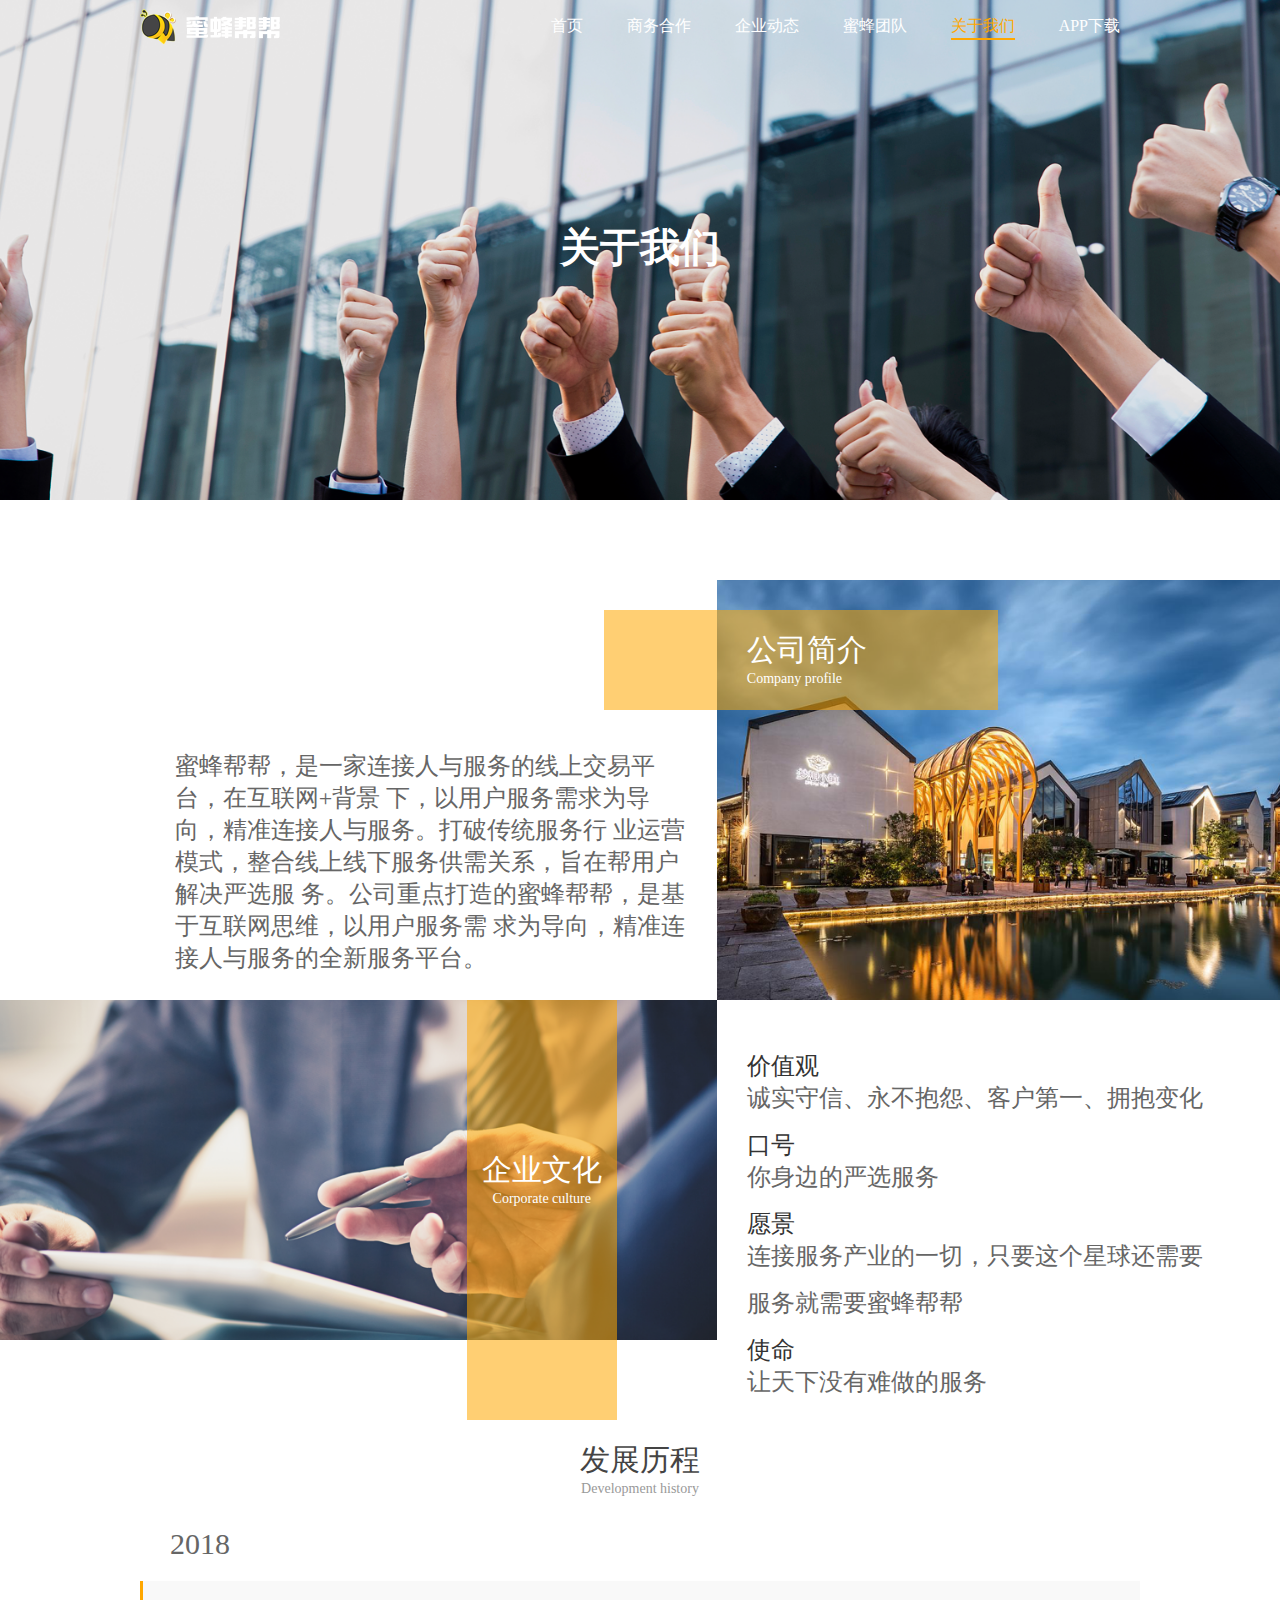
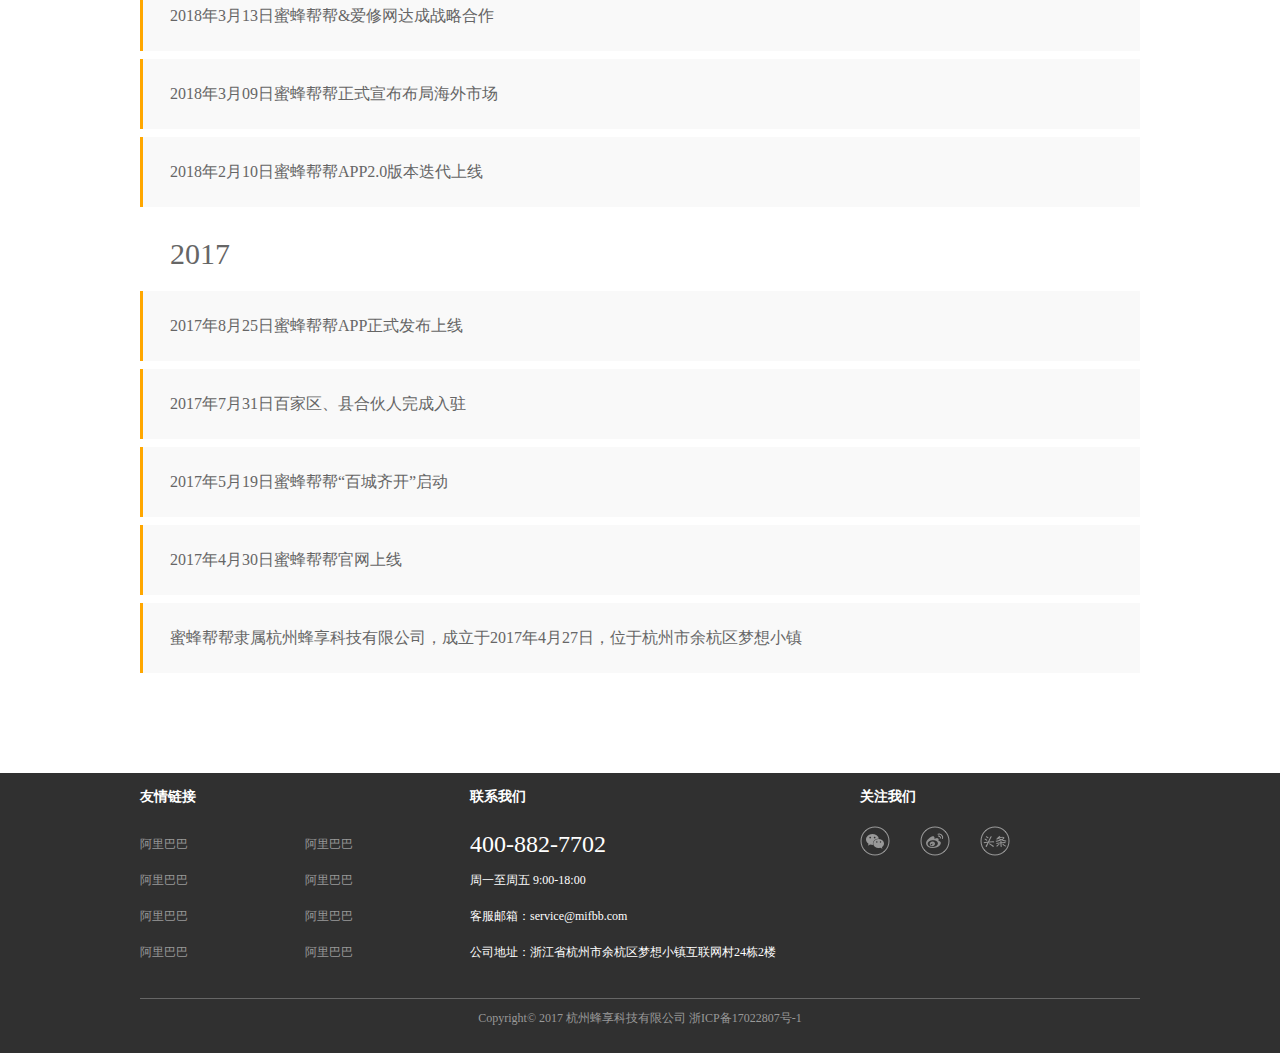
==== page/about.html @ c984d0dc "新增" ====
<!DOCTYPE html>
<html>
<head>
    <meta charset="UTF-8">
    <!--<meta name="viewport" content="width=device-width,initial-scale=1.0">-->
    <title>蜜蜂帮帮</title>
<link href="../css/about.9509d69def9fd899056b.css" rel="stylesheet"></head>

<body>
<div class="app">
    <div class="bee-header">
        <div class="container">
            <div class="logo">
                <!--<img src="" alt="蜜蜂帮帮">-->
            </div>
            <div class="list">
                <ul>
                    <li><a href="./home.html">首页</a></li>
                    <li><a href="./cooperation.html">商务合作</a></li>
                    <li><a href="./news.html">企业动态</a></li>
                    <li><a href="./team.html">蜜蜂团队</a></li>
                    <li><a class="active" href="./about.html">关于我们</a></li>
                    <li><a href="./download.html">APP下载</a></li>
                </ul>
            </div>
        </div>
    </div>
    <div class="page">
        <div class="background">
            <h1>关于我们</h1>
        </div>
        <div class="summary">
            <div class="background_img">
                <div class="title_background"></div>
                <div class="title">
                    <div style="font-size: 30px;">公司简介</div>
                    <div style="font-size: 14px;">Company profile</div>
                </div>
            </div>
            <div class="text">
                蜜蜂帮帮，是一家连接人与服务的线上交易平台，在互联网+背景
                下，以用户服务需求为导向，精准连接人与服务。打破传统服务行
                业运营模式，整合线上线下服务供需关系，旨在帮用户解决严选服
                务。公司重点打造的蜜蜂帮帮，是基于互联网思维，以用户服务需
                求为导向，精准连接人与服务的全新服务平台。
            </div>
        </div>
        <div class="culture">
            <div class="background_img">
                <div class="title_background"></div>
                <div class="title">
                    <div style="font-size: 30px;">企业文化</div>
                    <div style="font-size: 14px;">Corporate culture</div>
                </div>
            </div>
            <div class="text_div">
                <div class="text_title">价值观</div>
                <div class="text">诚实守信、永不抱怨、客户第一、拥抱变化</div>
                <div class="text_title">口号</div>
                <div class="text">你身边的严选服务</div>
                <div class="text_title">愿景</div>
                <div class="text">连接服务产业的一切，只要这个星球还需要</div>
                <div class="text">服务就需要蜜蜂帮帮</div>
                <div class="text_title">使命</div>
                <div class="text">让天下没有难做的服务</div>
            </div>
        </div>
        <div class="history">
            <div class="title1">发展历程</div>
            <div class="title2">Development history</div>
            <ul class="year">
                <li class="year_list">
                    <div class="year_title">2018</div>
                    <ul class="content">
                        <li class="content_list">2018年3月13日蜜蜂帮帮&爱修网达成战略合作</li>
                        <li class="content_list">2018年3月09日蜜蜂帮帮正式宣布布局海外市场</li>
                        <li class="content_list">2018年2月10日蜜蜂帮帮APP2.0版本迭代上线</li>
                    </ul>
                </li>
                <li class="year_list">
                    <div class="year_title">2017</div>
                    <ul class="content">
                        <li class="content_list">2017年8月25日蜜蜂帮帮APP正式发布上线</li>
                        <li class="content_list">2017年7月31日百家区、县合伙人完成入驻</li>
                        <li class="content_list">2017年5月19日蜜蜂帮帮“百城齐开”启动</li>
                        <li class="content_list">2017年4月30日蜜蜂帮帮官网上线</li>
                        <li class="content_list">蜜蜂帮帮隶属杭州蜂享科技有限公司，成立于2017年4月27日，位于杭州市余杭区梦想小镇</li>
                    </ul>
                </li>
            </ul>
        </div>
    </div>
    <div class="bee-footer">
        <div class="container">
            <div class="top">
                <div class="float first">
                    <h3>友情链接</h3>
                    <ul>
                        <li>阿里巴巴</li>
                        <li>阿里巴巴</li>
                        <li>阿里巴巴</li>
                        <li>阿里巴巴</li>
                        <li>阿里巴巴</li>
                        <li>阿里巴巴</li>
                        <li>阿里巴巴</li>
                        <li>阿里巴巴</li>
                    </ul>
                </div>
                <div class="float second">
                    <h3>联系我们</h3>
                    <div class="phone">400-882-7702</div>
                    <div class="text">周一至周五 9:00-18:00</div>
                    <div class="text">客服邮箱：service@mifbb.com</div>
                    <div class="text">公司地址：浙江省杭州市余杭区梦想小镇互联网村24栋2楼</div>
                </div>
                <div class="float third">
                    <h3 style="padding-left: 60px;">关注我们</h3>
                    <div class="icon_div" style="margin-left: 60px;">
                        <div class="icon weixin"></div>
                        <div class="code"><img src="../img/69a9de71aa605bff65a7e764b7e3f75d.png" alt="微信二维码"></div>
                    </div>
                    <div class="icon_div">
                        <div class="icon weibo"></div>
                        <div class="code"><img src="../img/b18e9b26202d3acd738d1c1300903098.png" alt="微博二维码"></div>
                    </div>
                    <div class="icon_div">
                        <div class="icon toutiao"></div>
                        <div class="code"><img src="../img/8dc8addc52b172735178cdc72da7fb40.png" alt="今日头条二维码"></div>
                    </div>
                </div>
                <div style="clear: both;"></div>
            </div>
            <div class="bottom">
                <div class="line"></div>
                <div class="text">Copyright© 2017 杭州蜂享科技有限公司 浙ICP备17022807号-1</div>
            </div>
            <!--<div class="list">-->
            <!--<ul>-->
            <!--<li v-for="(item, index) in datas">-->
            <!--<router-link :to="item.to" v-text="item.name" :class="{'active':index === currentIndex}"></router-link>-->
            <!--</li>-->
            <!--</ul>-->
            <!--</div>-->
        </div>
    </div>
</div>
<script type="text/javascript" src="../js/about.9509d69def9fd899056b.js"></script></body>
</html>
---- css/about.9509d69def9fd899056b.css ----
.bee-header {
  position: absolute;
  top: 0;
  left: 0;
  right: 0;
  z-index: 9;
}
.bee-header .container {
  width: 1000px;
  margin-left: auto;
  margin-right: auto;
  height: 100%;
  display: flex;
  justify-content: space-between;
  align-items: center;
}
.bee-header .container .logo {
  display: inline-block;
  background: url([data-uri]);
  height: 36px;
  width: 140px;
}
.bee-header .container .list {
  display: inline-block;
}
.bee-header .container .list ul li {
  display: inline-block;
  margin: auto 20px;
}
.bee-header .container .list ul li a {
  color: #fff;
  font-family: 'PingFangSC-Regular', "Microsoft YaHei";
  font-size: 16px;
  text-decoration: none;
  padding-bottom: 4px;
  cursor: pointer;
  outline: none;
}
.bee-header .container .list ul li a.active {
  color: #FFA700;
  border-bottom: 2px solid #FFA700;
}
.bee-header.black .container .logo {
  background: url([data-uri]);
}
.bee-header.black .container .list ul li a {
  color: #444;
}
.bee-header.black .container .list ul li a.active {
  color: #FFA700;
  border-bottom: 2px solid #FFA700;
}
.bee-footer {
  font-family: 'PingFangSC-Regular', "Microsoft YaHei";
  height: 280px;
  position: absolute;
  bottom: 0;
  left: 0;
  right: 0;
  width: 100%;
  z-index: 4;
  background: #303030;
}
.bee-footer .container {
  width: 1000px;
  margin-left: auto;
  margin-right: auto;
  height: 250px;
  position: relative;
  top: 15px;
}
.bee-footer .container .top {
  height: 210px;
}
.bee-footer .container .top h3 {
  font-size: 14px;
  color: #fff;
  margin-top: 0;
  margin-bottom: 20px;
}
.bee-footer .container .top .float {
  float: left;
  width: 33%;
  text-align: left;
}
.bee-footer .container .top .first li {
  width: 50%;
  float: left;
  line-height: 36px;
  font-size: 12px;
  color: #999;
}
.bee-footer .container .top .second {
  color: #fff;
}
.bee-footer .container .top .second .phone {
  font-size: 24px;
  line-height: 36px;
}
.bee-footer .container .top .second .text {
  font-size: 12px;
  line-height: 36px;
}
.bee-footer .container .top .third .icon_div {
  position: relative;
  width: 60px;
  float: left;
}
.bee-footer .container .top .third .icon_div .code {
  position: absolute;
  margin-left: -38px;
  display: none;
}
.bee-footer .container .top .third .icon_div .icon {
  display: inline-block;
  width: 30px;
  height: 30px;
  cursor: pointer;
  margin-right: 30px;
  background-position: center left;
  background-repeat: no-repeat;
}
.bee-footer .container .top .third .icon_div .weixin {
  background-image: url([data-uri]);
}
.bee-footer .container .top .third .icon_div .weibo {
  background-image: url([data-uri]);
}
.bee-footer .container .top .third .icon_div .toutiao {
  background-image: url([data-uri]);
}
.bee-footer .container .top .third .icon_div .weixin:hover {
  background-image: url([data-uri]);
}
.bee-footer .container .top .third .icon_div .weibo:hover {
  background-image: url([data-uri]);
}
.bee-footer .container .top .third .icon_div .toutiao:hover {
  background-image: url([data-uri]);
}
.bee-footer .container .top .third .icon_div .weixin:hover + div,
.bee-footer .container .top .third .icon_div .weibo:hover + div,
.bee-footer .container .top .third .icon_div .toutiao:hover + div {
  display: block;
}
.bee-footer .container .bottom {
  height: 30px;
}
.bee-footer .container .bottom .line {
  height: 1px;
  background: #666666;
}
.bee-footer .container .bottom .text {
  color: #999;
  font-size: 12px;
  line-height: 39px;
  text-align: center;
}
* {
  box-sizing: border-box;
  outline: none;
}
html,
body {
  height: 100%;
  padding: 0;
  margin: 0;
  color: #fff;
  min-width: 1200px;
}
html ul,
body ul {
  list-style: none;
  padding: 0;
}
body {
  display: none;
}
.app {
  font-family: 'PingFangSC-Regular', "Microsoft YaHei";
  min-height: 100%;
  position: relative;
  padding-bottom: 280px;
}
.app .page {
  position: relative;
}
.app .page .background {
  width: 100%;
  height: 500px;
  background: url(../img/44a5bc7f601f73885a772137591ef2ae.png) center no-repeat;
  background-size: cover;
}
.app .page .background h1 {
  font-family: 'PingFangSC-Medium', "Microsoft YaHei";
  text-align: center;
  margin: 0;
  font-size: 40px;
  position: relative;
  top: 220px;
}
.app .page .summary {
  height: 420px;
  background: #fff;
  padding-top: 80px;
}
.app .page .summary .background_img {
  position: relative;
  width: 44%;
  float: right;
  background: url(../img/82db9db61d96e67976162ee08fb07675.png) center no-repeat;
  background-size: cover;
  height: 420px;
}
.app .page .summary .background_img .title_background {
  position: absolute;
  right: 50%;
  width: 70%;
  height: 100px;
  background: rgba(255, 167, 0, 0.55);
  top: 30px;
}
.app .page .summary .background_img .title {
  position: absolute;
  left: 30px;
  top: 50px;
  font-family: 'PingFangSC-Semibold', "Microsoft YaHei";
}
.app .page .summary .text {
  position: relative;
  width: 40%;
  float: right;
  text-align: left;
  margin-right: 30px;
  top: 170px;
  color: #666;
  font-size: 24px;
}
.app .page .culture {
  height: 420px;
  background: #fff;
  padding-top: 80px;
}
.app .page .culture .background_img {
  position: relative;
  width: 56%;
  float: left;
  background: url(../img/20c8f6d008049ce64a2bc09606e10d5a.png) center no-repeat;
  background-size: cover;
  height: 340px;
}
.app .page .culture .background_img .title_background {
  position: absolute;
  right: 100px;
  width: 150px;
  height: 420px;
  background: rgba(255, 167, 0, 0.55);
}
.app .page .culture .background_img .title {
  position: absolute;
  right: 100px;
  top: 150px;
  width: 150px;
  text-align: center;
  font-family: 'PingFangSC-Semibold', "Microsoft YaHei";
}
.app .page .culture .text_div {
  position: relative;
  float: left;
  text-align: left;
  margin-left: 30px;
  top: 50px;
  font-size: 24px;
}
.app .page .culture .text_div .text_title {
  color: #333;
  font-family: 'PingFangSC-Medium', "Microsoft YaHei";
}
.app .page .culture .text_div .text {
  color: #666;
  margin-bottom: 15px;
}
.app .page .history {
  margin-top: 100px;
  margin-bottom: 100px;
}
.app .page .history .title1 {
  font-size: 30px;
  color: #444;
  text-align: center;
}
.app .page .history .title2 {
  font-size: 14px;
  color: #999;
  text-align: center;
}
.app .page .history .year {
  width: 1000px;
  margin-left: auto;
  margin-right: auto;
}
.app .page .history .year .year_title {
  font-size: 30px;
  color: #666;
  font-family: 'PingFangSC-Medium', "Microsoft YaHei";
  margin: 30px auto 20px 30px;
}
.app .page .history .year .content_list {
  background: #F9F9F9;
  border-left: 3px solid #FFA700;
  height: 70px;
  line-height: 70px;
  color: #666;
  padding-left: 27px;
  margin-bottom: 8px;
}

/*# sourceMappingURL=about.9509d69def9fd899056b.css.map*/
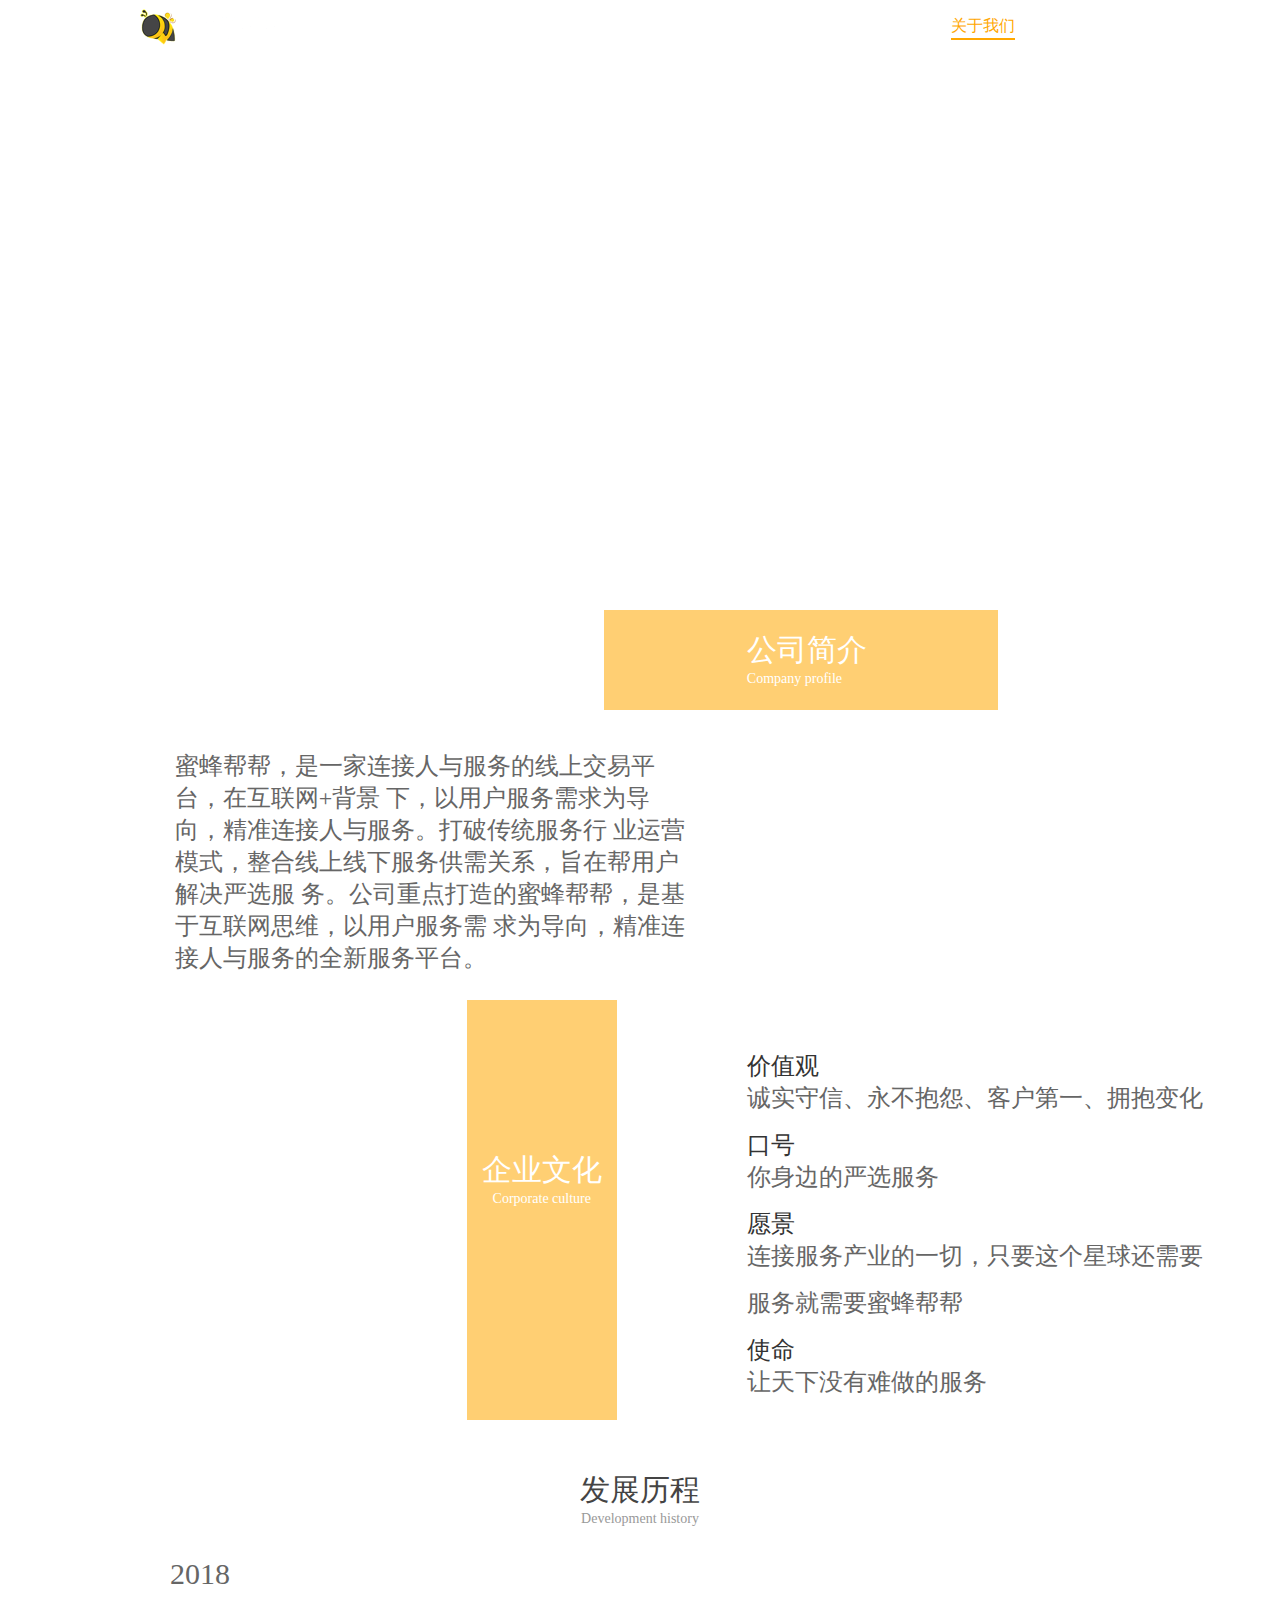
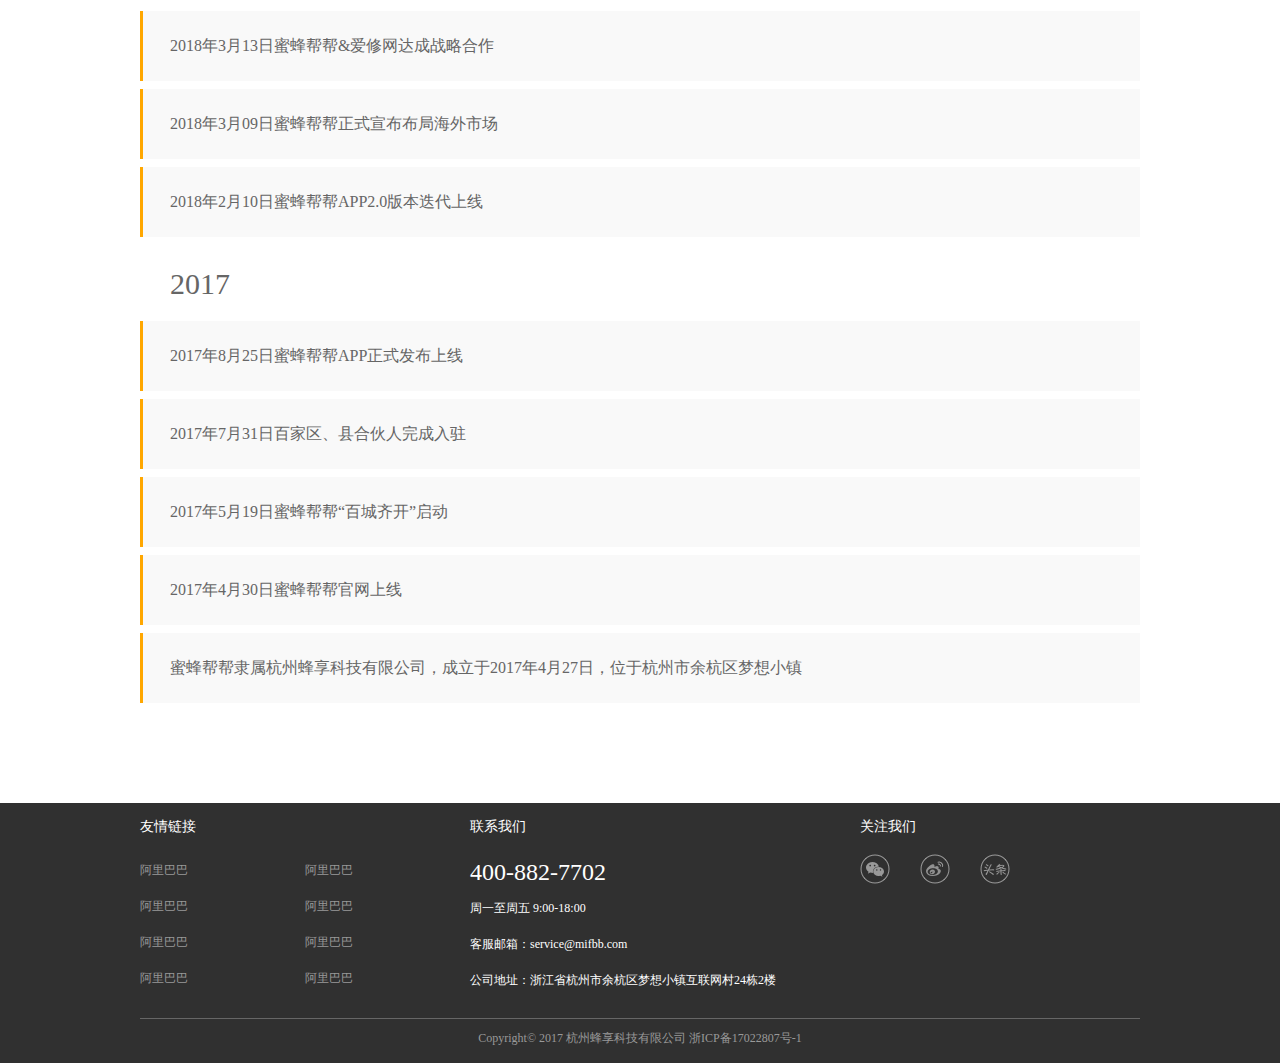
==== commit 870cc898: "图片压缩" ====
--- a/page/about.html
+++ b/page/about.html
@@ -4,7 +4,7 @@
     <meta charset="UTF-8">
     <!--<meta name="viewport" content="width=device-width,initial-scale=1.0">-->
     <title>蜜蜂帮帮</title>
-<link href="../css/about.9509d69def9fd899056b.css" rel="stylesheet"></head>
+<link href="../css/about.0e8326c564585862feba.css" rel="stylesheet"></head>
 
 <body>
 <div class="app">
@@ -33,8 +33,8 @@
             <div class="background_img">
                 <div class="title_background"></div>
                 <div class="title">
-                    <div style="font-size: 30px;">公司简介</div>
-                    <div style="font-size: 14px;">Company profile</div>
+                    <div class="summary-title1">公司简介</div>
+                    <div class="summary-title2">Company profile</div>
                 </div>
             </div>
             <div class="text">
@@ -49,8 +49,8 @@
             <div class="background_img">
                 <div class="title_background"></div>
                 <div class="title">
-                    <div style="font-size: 30px;">企业文化</div>
-                    <div style="font-size: 14px;">Corporate culture</div>
+                    <div class="culture-title1">企业文化</div>
+                    <div class="culture-title2">Corporate culture</div>
                 </div>
             </div>
             <div class="text_div">
@@ -96,36 +96,36 @@
                 <div class="float first">
                     <h3>友情链接</h3>
                     <ul>
-                        <li>阿里巴巴</li>
-                        <li>阿里巴巴</li>
-                        <li>阿里巴巴</li>
-                        <li>阿里巴巴</li>
-                        <li>阿里巴巴</li>
-                        <li>阿里巴巴</li>
-                        <li>阿里巴巴</li>
-                        <li>阿里巴巴</li>
+                        <li><a href="">阿里巴巴</a></li>
+                        <li><a href="">阿里巴巴</a></li>
+                        <li><a href="">阿里巴巴</a></li>
+                        <li><a href="">阿里巴巴</a></li>
+                        <li><a href="">阿里巴巴</a></li>
+                        <li><a href="">阿里巴巴</a></li>
+                        <li><a href="">阿里巴巴</a></li>
+                        <li><a href="">阿里巴巴</a></li>
                     </ul>
                 </div>
                 <div class="float second">
-                    <h3>联系我们</h3>
+                    <h3 style="margin-bottom: 18px;">联系我们</h3>
                     <div class="phone">400-882-7702</div>
                     <div class="text">周一至周五 9:00-18:00</div>
                     <div class="text">客服邮箱：service@mifbb.com</div>
                     <div class="text">公司地址：浙江省杭州市余杭区梦想小镇互联网村24栋2楼</div>
                 </div>
                 <div class="float third">
-                    <h3 style="padding-left: 60px;">关注我们</h3>
+                    <h3 style="padding-left: 60px;margin-bottom: 18px;">关注我们</h3>
                     <div class="icon_div" style="margin-left: 60px;">
                         <div class="icon weixin"></div>
-                        <div class="code"><img src="../img/69a9de71aa605bff65a7e764b7e3f75d.png" alt="微信二维码"></div>
+                        <div class="code"><img src="[data-uri]" alt="微信二维码"></div>
                     </div>
                     <div class="icon_div">
                         <div class="icon weibo"></div>
-                        <div class="code"><img src="../img/b18e9b26202d3acd738d1c1300903098.png" alt="微博二维码"></div>
+                        <div class="code"><img src="[data-uri]" alt="微博二维码"></div>
                     </div>
                     <div class="icon_div">
                         <div class="icon toutiao"></div>
-                        <div class="code"><img src="../img/8dc8addc52b172735178cdc72da7fb40.png" alt="今日头条二维码"></div>
+                        <div class="code"><img src="[data-uri]" alt="今日头条二维码"></div>
                     </div>
                 </div>
                 <div style="clear: both;"></div>
@@ -144,5 +144,5 @@
         </div>
     </div>
 </div>
-<script type="text/javascript" src="../js/about.9509d69def9fd899056b.js"></script></body>
+<script type="text/javascript" src="../js/about.0e8326c564585862feba.js"></script></body>
 </html>
--- a/css/about.0e8326c564585862feba.css
+++ b/css/about.0e8326c564585862feba.css
@@ -0,0 +1,364 @@
+.bee-header {
+  position: absolute;
+  top: 0;
+  left: 0;
+  right: 0;
+  z-index: 9;
+}
+.bee-header .container {
+  width: 1000px;
+  margin-left: auto;
+  margin-right: auto;
+  height: 100%;
+  display: flex;
+  justify-content: space-between;
+  align-items: center;
+}
+.bee-header .container .logo {
+  display: inline-block;
+  background: url([data-uri]);
+  height: 36px;
+  width: 140px;
+}
+.bee-header .container .list {
+  display: inline-block;
+}
+.bee-header .container .list ul li {
+  display: inline-block;
+  margin: auto 20px;
+}
+.bee-header .container .list ul li a {
+  color: #fff;
+  font-size: 16px;
+  text-decoration: none;
+  padding-bottom: 4px;
+  cursor: pointer;
+  outline: none;
+}
+.bee-header .container .list ul li a.active {
+  color: #FFA700;
+  border-bottom: 2px solid #FFA700;
+}
+.bee-header.black .container .logo {
+  background: url([data-uri]);
+}
+.bee-header.black .container .list ul li a {
+  color: #444;
+}
+.bee-header.black .container .list ul li a.active {
+  color: #FFA700;
+  border-bottom: 2px solid #FFA700;
+}
+.bee-footer {
+  height: 260px;
+  position: absolute;
+  bottom: 0;
+  left: 0;
+  right: 0;
+  width: 100%;
+  z-index: 4;
+  background: #303030;
+}
+.bee-footer .container {
+  width: 1000px;
+  margin-left: auto;
+  margin-right: auto;
+  height: 250px;
+  position: relative;
+  top: 5px;
+}
+.bee-footer .container .top {
+  height: 210px;
+  padding-top: 10px;
+}
+.bee-footer .container .top h3 {
+  font-size: 14px;
+  color: #fff;
+  margin-top: 0;
+  margin-bottom: 10px;
+}
+.bee-footer .container .top .float {
+  float: left;
+  width: 33%;
+  text-align: left;
+}
+.bee-footer .container .top .first li {
+  width: 50%;
+  float: left;
+  line-height: 36px;
+  font-size: 12px;
+}
+.bee-footer .container .top .first li a {
+  color: #999;
+  cursor: pointer;
+  text-decoration: none;
+}
+.bee-footer .container .top .first li a:hover {
+  color: #fff;
+}
+.bee-footer .container .top .second {
+  color: #fff;
+}
+.bee-footer .container .top .second .phone {
+  font-size: 24px;
+  line-height: 36px;
+}
+.bee-footer .container .top .second .text {
+  font-size: 12px;
+  line-height: 36px;
+}
+.bee-footer .container .top .third .icon_div {
+  position: relative;
+  width: 60px;
+  float: left;
+}
+.bee-footer .container .top .third .icon_div .code {
+  position: absolute;
+  margin-left: -38px;
+  display: none;
+}
+.bee-footer .container .top .third .icon_div .icon {
+  display: inline-block;
+  width: 30px;
+  height: 30px;
+  cursor: pointer;
+  margin-right: 30px;
+  background-position: center left;
+  background-repeat: no-repeat;
+}
+.bee-footer .container .top .third .icon_div .weixin {
+  background-image: url([data-uri]);
+}
+.bee-footer .container .top .third .icon_div .weibo {
+  background-image: url([data-uri]);
+}
+.bee-footer .container .top .third .icon_div .toutiao {
+  background-image: url([data-uri]);
+}
+.bee-footer .container .top .third .icon_div .weixin:hover {
+  background-image: url([data-uri]);
+}
+.bee-footer .container .top .third .icon_div .weibo:hover {
+  background-image: url([data-uri]);
+}
+.bee-footer .container .top .third .icon_div .toutiao:hover {
+  background-image: url([data-uri]);
+}
+.bee-footer .container .top .third .icon_div .weixin:hover + div,
+.bee-footer .container .top .third .icon_div .weibo:hover + div,
+.bee-footer .container .top .third .icon_div .toutiao:hover + div {
+  display: block;
+}
+.bee-footer .container .bottom {
+  height: 30px;
+}
+.bee-footer .container .bottom .line {
+  height: 1px;
+  background: #666666;
+}
+.bee-footer .container .bottom .text {
+  color: #999;
+  font-size: 12px;
+  line-height: 39px;
+  text-align: center;
+}
+* {
+  box-sizing: border-box;
+  outline: none;
+}
+html,
+body {
+  height: 100%;
+  padding: 0;
+  margin: 0;
+  color: #fff;
+  min-width: 1200px;
+  font-family: 'PingFangSC-Regular', "Microsoft YaHei";
+}
+html ul,
+body ul {
+  list-style: none;
+  padding: 0;
+}
+body {
+  display: none;
+}
+h1,
+h2,
+h3,
+h4,
+h5,
+h6 {
+  font-weight: lighter;
+}
+.app {
+  min-height: 100%;
+  position: relative;
+  padding-bottom: 260px;
+}
+.app .page {
+  position: relative;
+}
+.app .page .background {
+  width: 100%;
+  height: 500px;
+  background: url(../img/f1b378218e13705d6d7b22706d4d1f2b.png) center no-repeat;
+  background-size: cover;
+}
+.app .page .background h1 {
+  text-align: center;
+  margin: 0;
+  font-size: 40px;
+  position: relative;
+  top: 220px;
+}
+.app .page .summary {
+  height: 420px;
+  background: #fff;
+  padding-top: 80px;
+}
+.app .page .summary .background_img {
+  position: relative;
+  width: 44%;
+  float: right;
+  background: url(../img/2ec9192b13c52e7370b5f5b2cdb4c42d.png) center no-repeat;
+  background-size: cover;
+  height: 420px;
+}
+.app .page .summary .background_img .title_background {
+  position: absolute;
+  right: 50%;
+  width: 70%;
+  height: 100px;
+  background: rgba(255, 167, 0, 0.55);
+  top: 30px;
+}
+.app .page .summary .background_img .title {
+  position: absolute;
+  left: 30px;
+  top: 50px;
+}
+.app .page .summary .background_img .title .summary-title1 {
+  font-size: 30px;
+}
+.app .page .summary .background_img .title .summary-title2 {
+  font-size: 14px;
+}
+.app .page .summary .text {
+  position: relative;
+  width: 40%;
+  float: right;
+  text-align: left;
+  margin-right: 30px;
+  top: 170px;
+  color: #666;
+  font-size: 24px;
+}
+.app .page .culture {
+  height: 420px;
+  background: #fff;
+  padding-top: 80px;
+}
+.app .page .culture .background_img {
+  position: relative;
+  width: 56%;
+  float: left;
+  background: url(../img/faf4bb74cc31eec8121971be60803f12.png) center no-repeat;
+  background-size: cover;
+  height: 340px;
+}
+.app .page .culture .background_img .title_background {
+  position: absolute;
+  right: 100px;
+  width: 150px;
+  height: 420px;
+  background: rgba(255, 167, 0, 0.55);
+}
+.app .page .culture .background_img .title {
+  position: absolute;
+  right: 100px;
+  top: 150px;
+  width: 150px;
+  text-align: center;
+}
+.app .page .culture .background_img .title .culture-title1 {
+  font-size: 30px;
+}
+.app .page .culture .background_img .title .culture-title2 {
+  font-size: 14px;
+}
+.app .page .culture .text_div {
+  position: relative;
+  float: left;
+  text-align: left;
+  margin-left: 30px;
+  top: 50px;
+  font-size: 24px;
+}
+.app .page .culture .text_div .text_title {
+  color: #333;
+}
+.app .page .culture .text_div .text {
+  color: #666;
+  margin-bottom: 15px;
+}
+.app .page .history {
+  margin-top: 130px;
+  margin-bottom: 100px;
+}
+.app .page .history .title1 {
+  font-size: 30px;
+  color: #444;
+  text-align: center;
+}
+.app .page .history .title2 {
+  font-size: 14px;
+  color: #999;
+  text-align: center;
+}
+.app .page .history .year {
+  width: 1000px;
+  margin-left: auto;
+  margin-right: auto;
+}
+.app .page .history .year .year_title {
+  font-size: 30px;
+  color: #666;
+  margin: 30px auto 20px 30px;
+}
+.app .page .history .year .content_list {
+  background: #F9F9F9;
+  border-left: 3px solid #FFA700;
+  height: 70px;
+  line-height: 70px;
+  color: #666;
+  padding-left: 27px;
+  margin-bottom: 8px;
+}
+@media screen and (max-height: 800px) {
+  .app .page .summary .background_img .title .summary-title1 {
+    font-size: 24px;
+  }
+  .app .page .summary .background_img .title .summary-title2 {
+    font-size: 12px;
+  }
+  .app .page .summary .text {
+    font-size: 18px;
+    line-height: 32px;
+  }
+  .app .page .culture .background_img .title .culture-title1 {
+    font-size: 24px;
+  }
+  .app .page .culture .background_img .title .culture-title2 {
+    font-size: 12px;
+  }
+  .app .page .culture .background_img .title_background {
+    height: 390px;
+  }
+  .app .page .culture .text_div {
+    font-size: 18px;
+    margin-top: 15px;
+  }
+}
+
+/*# sourceMappingURL=about.0e8326c564585862feba.css.map*/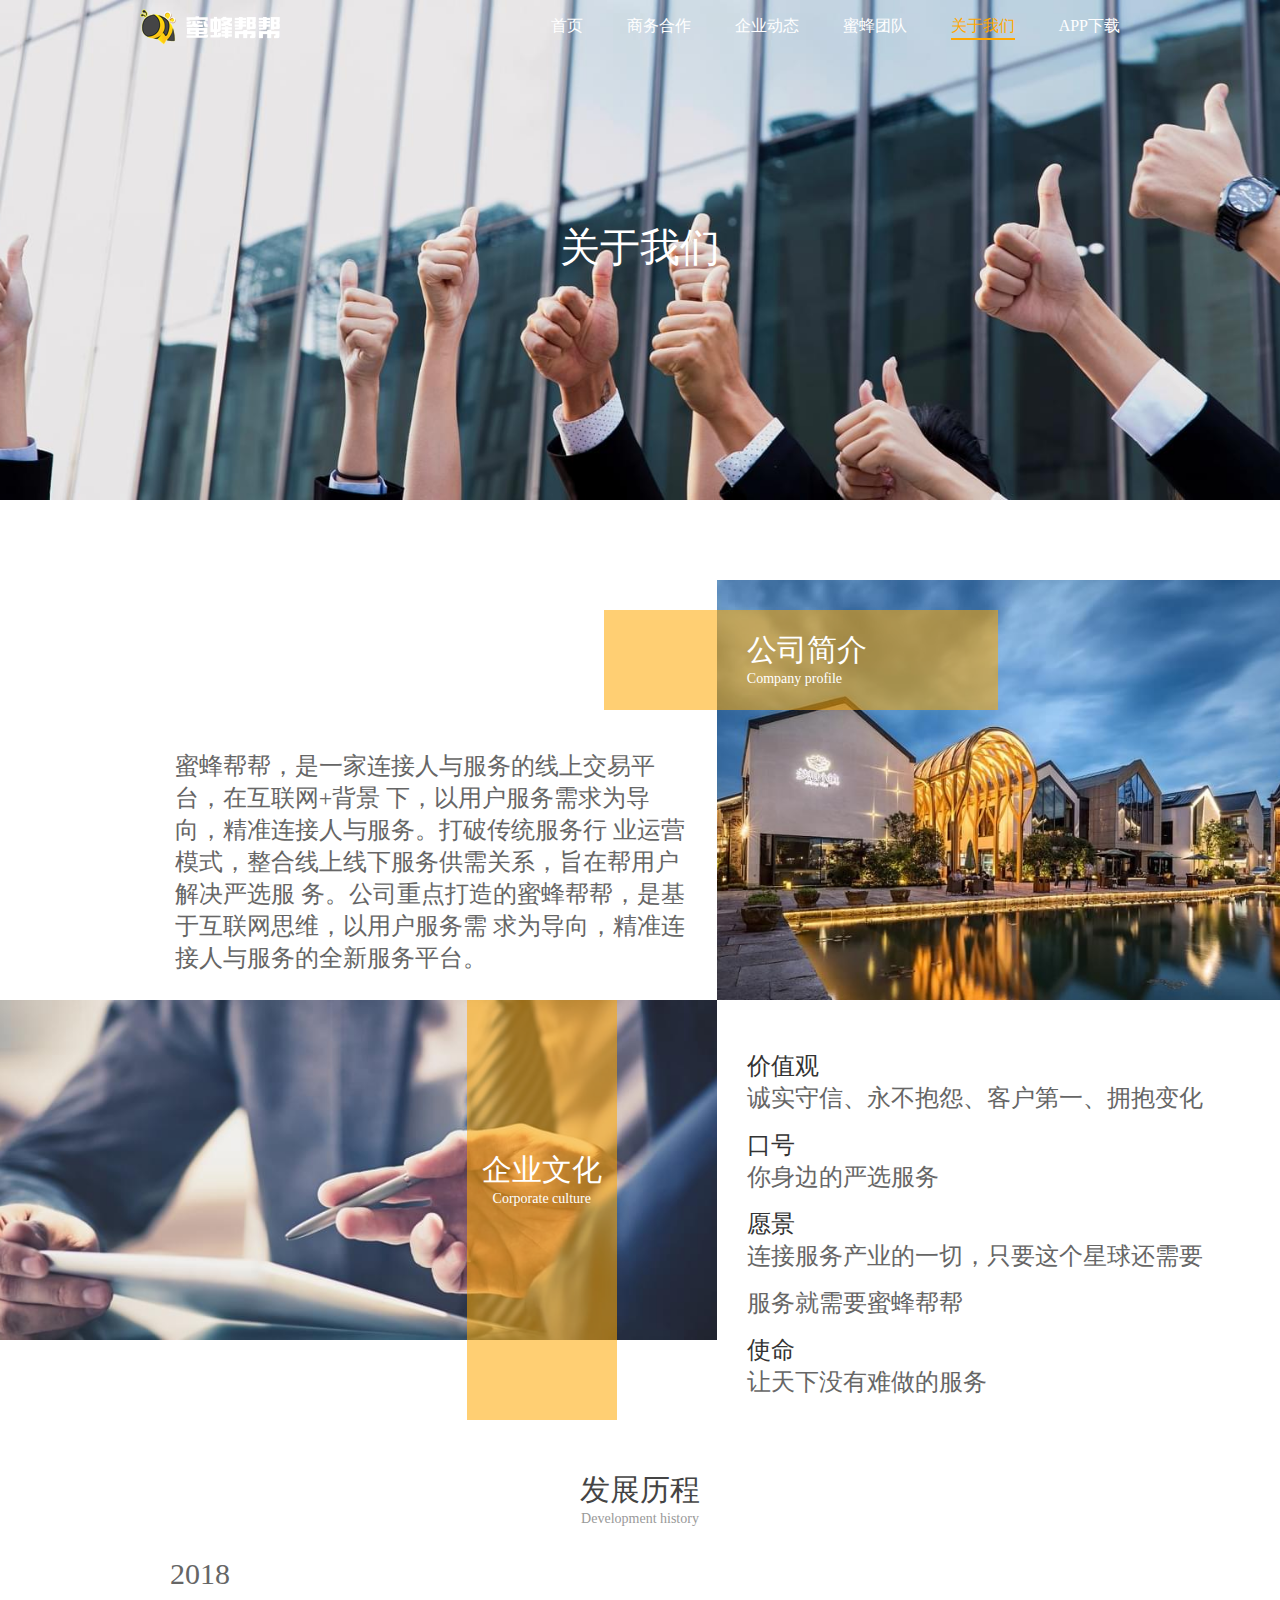
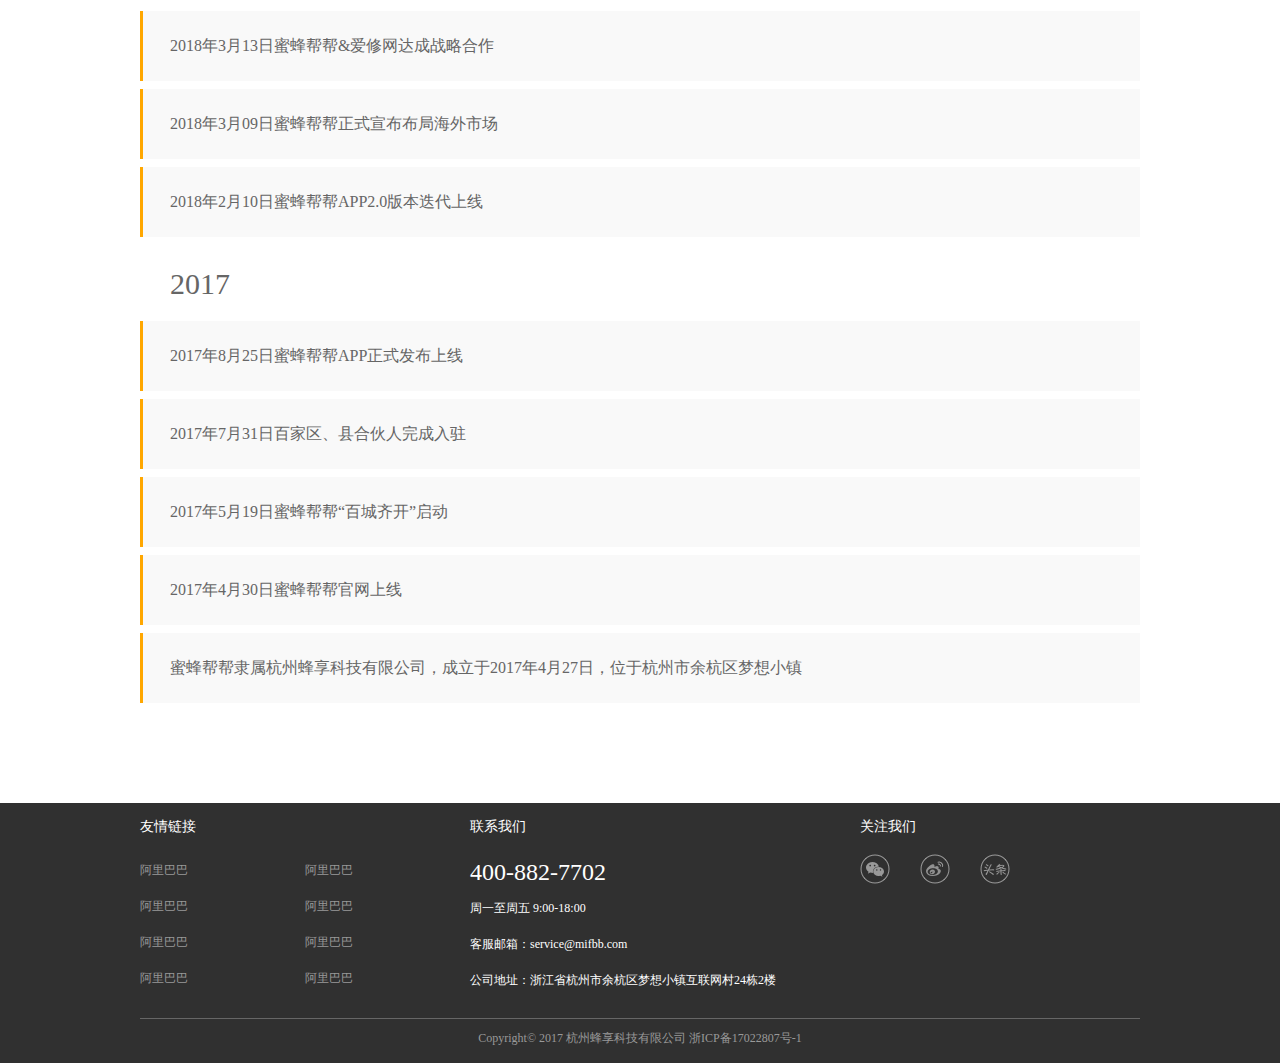
==== commit c33ef411: "图片压缩" ====
--- a/page/about.html
+++ b/page/about.html
@@ -4,7 +4,7 @@
     <meta charset="UTF-8">
     <!--<meta name="viewport" content="width=device-width,initial-scale=1.0">-->
     <title>蜜蜂帮帮</title>
-<link href="../css/about.0e8326c564585862feba.css" rel="stylesheet"></head>
+<link href="../css/about.d340b115d8bdc8080ab4.css" rel="stylesheet"></head>
 
 <body>
 <div class="app">
@@ -144,5 +144,5 @@
         </div>
     </div>
 </div>
-<script type="text/javascript" src="../js/about.0e8326c564585862feba.js"></script></body>
+<script type="text/javascript" src="../js/about.d340b115d8bdc8080ab4.js"></script></body>
 </html>
--- a/css/about.d340b115d8bdc8080ab4.css
+++ b/css/about.d340b115d8bdc8080ab4.css
@@ -0,0 +1,364 @@
+.bee-header {
+  position: absolute;
+  top: 0;
+  left: 0;
+  right: 0;
+  z-index: 9;
+}
+.bee-header .container {
+  width: 1000px;
+  margin-left: auto;
+  margin-right: auto;
+  height: 100%;
+  display: flex;
+  justify-content: space-between;
+  align-items: center;
+}
+.bee-header .container .logo {
+  display: inline-block;
+  background: url([data-uri]);
+  height: 36px;
+  width: 140px;
+}
+.bee-header .container .list {
+  display: inline-block;
+}
+.bee-header .container .list ul li {
+  display: inline-block;
+  margin: auto 20px;
+}
+.bee-header .container .list ul li a {
+  color: #fff;
+  font-size: 16px;
+  text-decoration: none;
+  padding-bottom: 4px;
+  cursor: pointer;
+  outline: none;
+}
+.bee-header .container .list ul li a.active {
+  color: #FFA700;
+  border-bottom: 2px solid #FFA700;
+}
+.bee-header.black .container .logo {
+  background: url([data-uri]);
+}
+.bee-header.black .container .list ul li a {
+  color: #444;
+}
+.bee-header.black .container .list ul li a.active {
+  color: #FFA700;
+  border-bottom: 2px solid #FFA700;
+}
+.bee-footer {
+  height: 260px;
+  position: absolute;
+  bottom: 0;
+  left: 0;
+  right: 0;
+  width: 100%;
+  z-index: 4;
+  background: #303030;
+}
+.bee-footer .container {
+  width: 1000px;
+  margin-left: auto;
+  margin-right: auto;
+  height: 250px;
+  position: relative;
+  top: 5px;
+}
+.bee-footer .container .top {
+  height: 210px;
+  padding-top: 10px;
+}
+.bee-footer .container .top h3 {
+  font-size: 14px;
+  color: #fff;
+  margin-top: 0;
+  margin-bottom: 10px;
+}
+.bee-footer .container .top .float {
+  float: left;
+  width: 33%;
+  text-align: left;
+}
+.bee-footer .container .top .first li {
+  width: 50%;
+  float: left;
+  line-height: 36px;
+  font-size: 12px;
+}
+.bee-footer .container .top .first li a {
+  color: #999;
+  cursor: pointer;
+  text-decoration: none;
+}
+.bee-footer .container .top .first li a:hover {
+  color: #fff;
+}
+.bee-footer .container .top .second {
+  color: #fff;
+}
+.bee-footer .container .top .second .phone {
+  font-size: 24px;
+  line-height: 36px;
+}
+.bee-footer .container .top .second .text {
+  font-size: 12px;
+  line-height: 36px;
+}
+.bee-footer .container .top .third .icon_div {
+  position: relative;
+  width: 60px;
+  float: left;
+}
+.bee-footer .container .top .third .icon_div .code {
+  position: absolute;
+  margin-left: -38px;
+  display: none;
+}
+.bee-footer .container .top .third .icon_div .icon {
+  display: inline-block;
+  width: 30px;
+  height: 30px;
+  cursor: pointer;
+  margin-right: 30px;
+  background-position: center left;
+  background-repeat: no-repeat;
+}
+.bee-footer .container .top .third .icon_div .weixin {
+  background-image: url([data-uri]);
+}
+.bee-footer .container .top .third .icon_div .weibo {
+  background-image: url([data-uri]);
+}
+.bee-footer .container .top .third .icon_div .toutiao {
+  background-image: url([data-uri]);
+}
+.bee-footer .container .top .third .icon_div .weixin:hover {
+  background-image: url([data-uri]);
+}
+.bee-footer .container .top .third .icon_div .weibo:hover {
+  background-image: url([data-uri]);
+}
+.bee-footer .container .top .third .icon_div .toutiao:hover {
+  background-image: url([data-uri]);
+}
+.bee-footer .container .top .third .icon_div .weixin:hover + div,
+.bee-footer .container .top .third .icon_div .weibo:hover + div,
+.bee-footer .container .top .third .icon_div .toutiao:hover + div {
+  display: block;
+}
+.bee-footer .container .bottom {
+  height: 30px;
+}
+.bee-footer .container .bottom .line {
+  height: 1px;
+  background: #666666;
+}
+.bee-footer .container .bottom .text {
+  color: #999;
+  font-size: 12px;
+  line-height: 39px;
+  text-align: center;
+}
+* {
+  box-sizing: border-box;
+  outline: none;
+}
+html,
+body {
+  height: 100%;
+  padding: 0;
+  margin: 0;
+  color: #fff;
+  min-width: 1200px;
+  font-family: 'PingFangSC-Regular', "Microsoft YaHei";
+}
+html ul,
+body ul {
+  list-style: none;
+  padding: 0;
+}
+body {
+  display: none;
+}
+h1,
+h2,
+h3,
+h4,
+h5,
+h6 {
+  font-weight: lighter;
+}
+.app {
+  min-height: 100%;
+  position: relative;
+  padding-bottom: 260px;
+}
+.app .page {
+  position: relative;
+}
+.app .page .background {
+  width: 100%;
+  height: 500px;
+  background: url(../img/a601092ee8b0b596a7ad0b0f2ed6e552.jpg) center no-repeat;
+  background-size: cover;
+}
+.app .page .background h1 {
+  text-align: center;
+  margin: 0;
+  font-size: 40px;
+  position: relative;
+  top: 220px;
+}
+.app .page .summary {
+  height: 420px;
+  background: #fff;
+  padding-top: 80px;
+}
+.app .page .summary .background_img {
+  position: relative;
+  width: 44%;
+  float: right;
+  background: url(../img/f37e1db6971baa358bef22a734a177d3.jpg) center no-repeat;
+  background-size: cover;
+  height: 420px;
+}
+.app .page .summary .background_img .title_background {
+  position: absolute;
+  right: 50%;
+  width: 70%;
+  height: 100px;
+  background: rgba(255, 167, 0, 0.55);
+  top: 30px;
+}
+.app .page .summary .background_img .title {
+  position: absolute;
+  left: 30px;
+  top: 50px;
+}
+.app .page .summary .background_img .title .summary-title1 {
+  font-size: 30px;
+}
+.app .page .summary .background_img .title .summary-title2 {
+  font-size: 14px;
+}
+.app .page .summary .text {
+  position: relative;
+  width: 40%;
+  float: right;
+  text-align: left;
+  margin-right: 30px;
+  top: 170px;
+  color: #666;
+  font-size: 24px;
+}
+.app .page .culture {
+  height: 420px;
+  background: #fff;
+  padding-top: 80px;
+}
+.app .page .culture .background_img {
+  position: relative;
+  width: 56%;
+  float: left;
+  background: url(../img/2ffdf530c07301ba66ebcf5bcabbcfa3.jpg) center no-repeat;
+  background-size: cover;
+  height: 340px;
+}
+.app .page .culture .background_img .title_background {
+  position: absolute;
+  right: 100px;
+  width: 150px;
+  height: 420px;
+  background: rgba(255, 167, 0, 0.55);
+}
+.app .page .culture .background_img .title {
+  position: absolute;
+  right: 100px;
+  top: 150px;
+  width: 150px;
+  text-align: center;
+}
+.app .page .culture .background_img .title .culture-title1 {
+  font-size: 30px;
+}
+.app .page .culture .background_img .title .culture-title2 {
+  font-size: 14px;
+}
+.app .page .culture .text_div {
+  position: relative;
+  float: left;
+  text-align: left;
+  margin-left: 30px;
+  top: 50px;
+  font-size: 24px;
+}
+.app .page .culture .text_div .text_title {
+  color: #333;
+}
+.app .page .culture .text_div .text {
+  color: #666;
+  margin-bottom: 15px;
+}
+.app .page .history {
+  margin-top: 130px;
+  margin-bottom: 100px;
+}
+.app .page .history .title1 {
+  font-size: 30px;
+  color: #444;
+  text-align: center;
+}
+.app .page .history .title2 {
+  font-size: 14px;
+  color: #999;
+  text-align: center;
+}
+.app .page .history .year {
+  width: 1000px;
+  margin-left: auto;
+  margin-right: auto;
+}
+.app .page .history .year .year_title {
+  font-size: 30px;
+  color: #666;
+  margin: 30px auto 20px 30px;
+}
+.app .page .history .year .content_list {
+  background: #F9F9F9;
+  border-left: 3px solid #FFA700;
+  height: 70px;
+  line-height: 70px;
+  color: #666;
+  padding-left: 27px;
+  margin-bottom: 8px;
+}
+@media screen and (max-height: 800px) {
+  .app .page .summary .background_img .title .summary-title1 {
+    font-size: 24px;
+  }
+  .app .page .summary .background_img .title .summary-title2 {
+    font-size: 12px;
+  }
+  .app .page .summary .text {
+    font-size: 18px;
+    line-height: 32px;
+  }
+  .app .page .culture .background_img .title .culture-title1 {
+    font-size: 24px;
+  }
+  .app .page .culture .background_img .title .culture-title2 {
+    font-size: 12px;
+  }
+  .app .page .culture .background_img .title_background {
+    height: 390px;
+  }
+  .app .page .culture .text_div {
+    font-size: 18px;
+    margin-top: 15px;
+  }
+}
+
+/*# sourceMappingURL=about.d340b115d8bdc8080ab4.css.map*/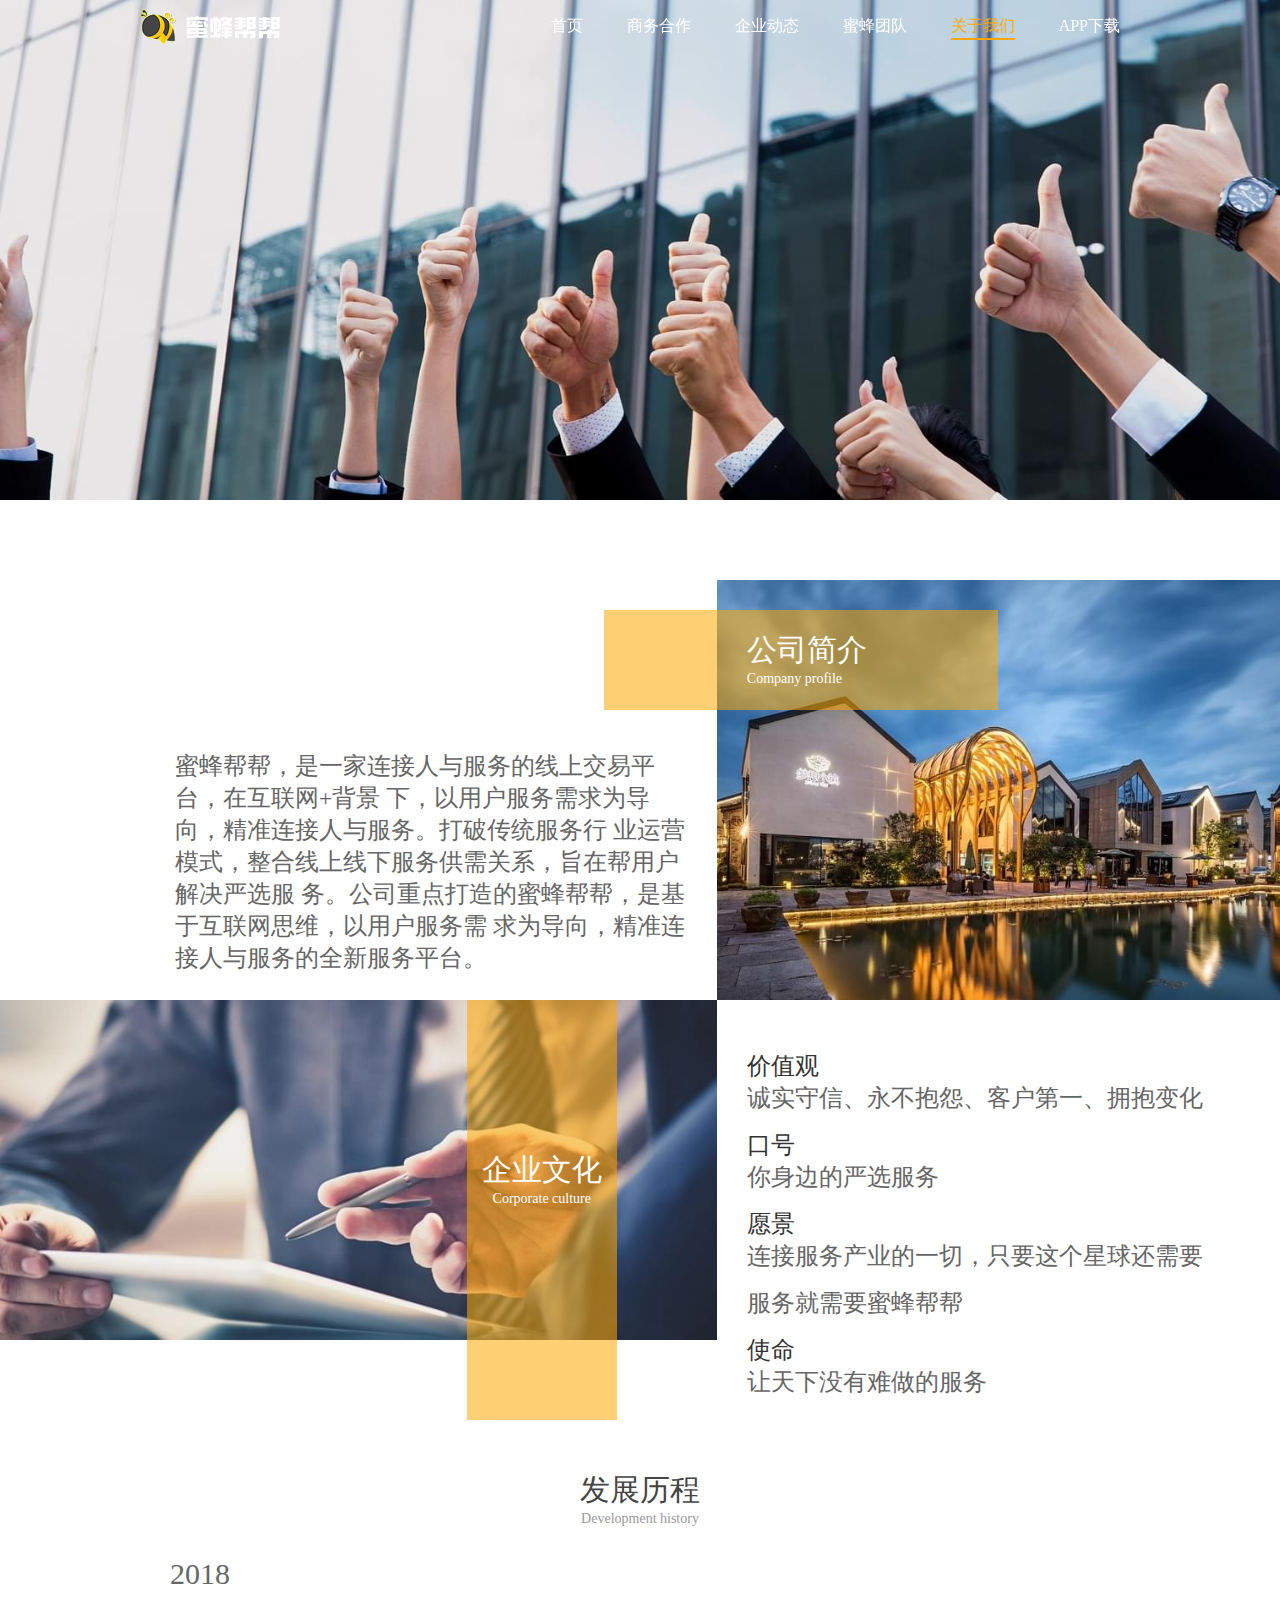
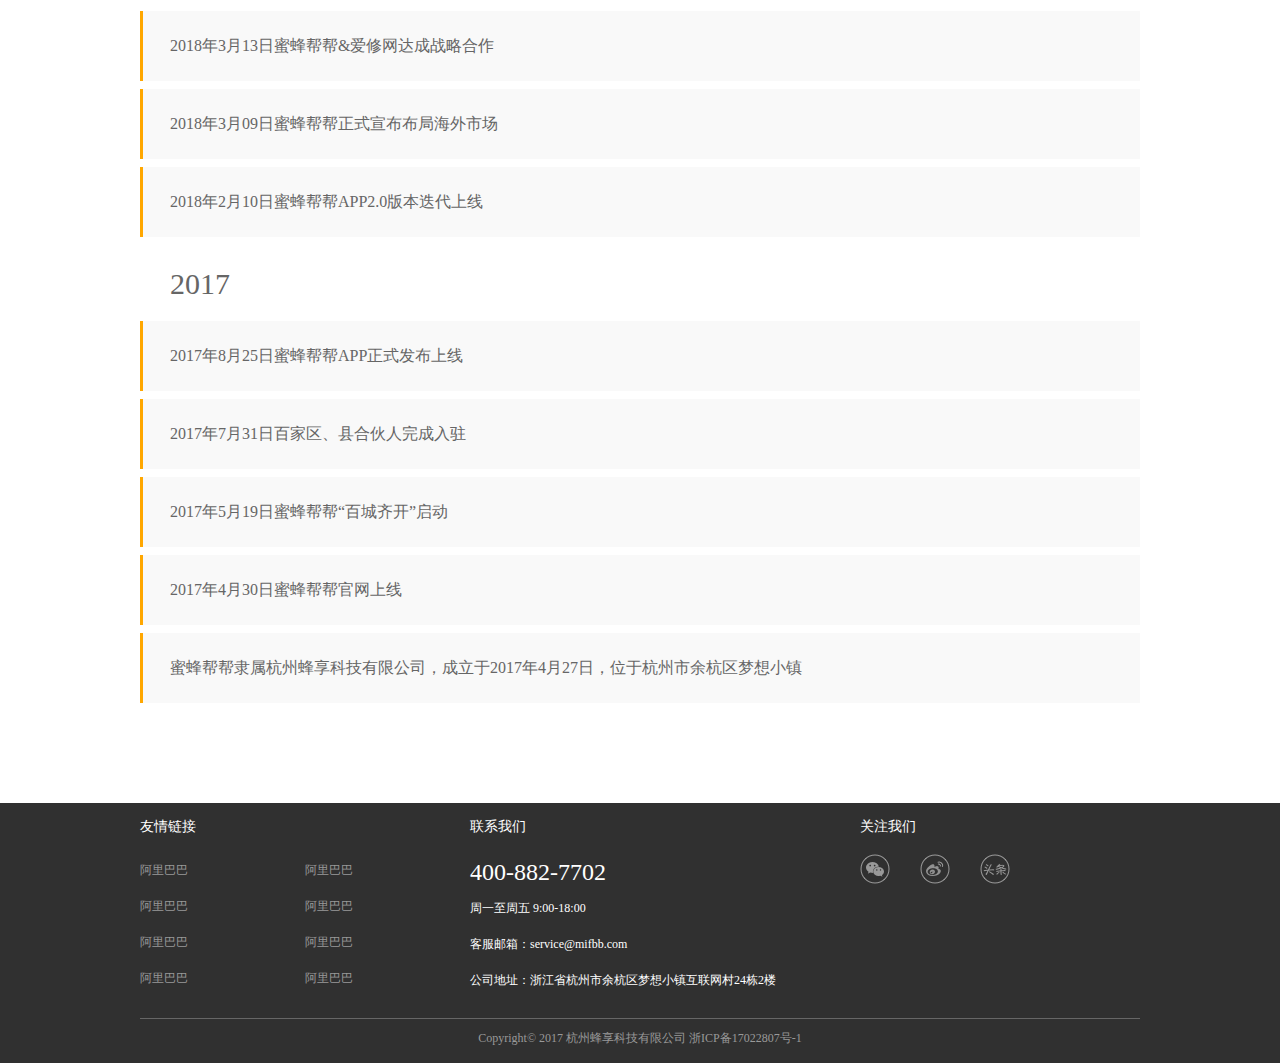
==== commit 2ed37b2e: "头部及回到顶部" ====
--- a/page/about.html
+++ b/page/about.html
@@ -4,7 +4,7 @@
     <meta charset="UTF-8">
     <!--<meta name="viewport" content="width=device-width,initial-scale=1.0">-->
     <title>蜜蜂帮帮</title>
-<link href="../css/about.d340b115d8bdc8080ab4.css" rel="stylesheet"></head>
+<link href="../css/about.de5b27503b3f49ab2a15.css" rel="stylesheet"></head>
 
 <body>
 <div class="app">
@@ -26,9 +26,7 @@
         </div>
     </div>
     <div class="page">
-        <div class="background">
-            <h1>关于我们</h1>
-        </div>
+        <div class="background"></div>
         <div class="summary">
             <div class="background_img">
                 <div class="title_background"></div>
@@ -144,5 +142,5 @@
         </div>
     </div>
 </div>
-<script type="text/javascript" src="../js/about.d340b115d8bdc8080ab4.js"></script></body>
+<script type="text/javascript" src="../js/about.de5b27503b3f49ab2a15.js"></script></body>
 </html>
--- a/css/about.de5b27503b3f49ab2a15.css
+++ b/css/about.de5b27503b3f49ab2a15.css
@@ -0,0 +1,374 @@
+.bee-header {
+  position: fixed;
+  top: 0;
+  left: 0;
+  right: 0;
+  z-index: 9;
+}
+.bee-header .container {
+  width: 1000px;
+  margin-left: auto;
+  margin-right: auto;
+  height: 100%;
+  display: flex;
+  justify-content: space-between;
+  align-items: center;
+}
+.bee-header .container .logo {
+  display: inline-block;
+  background: url([data-uri]);
+  height: 36px;
+  width: 140px;
+}
+.bee-header .container .list {
+  display: inline-block;
+}
+.bee-header .container .list ul li {
+  display: inline-block;
+  margin: auto 20px;
+}
+.bee-header .container .list ul li a {
+  color: #fff;
+  font-size: 16px;
+  text-decoration: none;
+  padding-bottom: 4px;
+  cursor: pointer;
+  outline: none;
+}
+.bee-header .container .list ul li a:hover {
+  color: #FFA700;
+}
+.bee-header .container .list ul li a.active {
+  color: #FFA700;
+  border-bottom: 2px solid #FFA700;
+}
+.bee-header.black {
+  background: #fff;
+  box-shadow: 0 0 20px rgba(204, 201, 201, 0.5);
+}
+.bee-header.black .container .logo {
+  background: url([data-uri]);
+}
+.bee-header.black .container .list ul li a {
+  color: #444;
+}
+.bee-header.black .container .list ul li a:hover {
+  color: #FFA700;
+}
+.bee-header.black .container .list ul li a.active {
+  color: #FFA700;
+  border-bottom: 2px solid #FFA700;
+}
+.bee-footer {
+  height: 260px;
+  position: absolute;
+  bottom: 0;
+  left: 0;
+  right: 0;
+  width: 100%;
+  z-index: 4;
+  background: #303030;
+}
+.bee-footer .container {
+  width: 1000px;
+  margin-left: auto;
+  margin-right: auto;
+  height: 250px;
+  position: relative;
+  top: 5px;
+}
+.bee-footer .container .top {
+  height: 210px;
+  padding-top: 10px;
+}
+.bee-footer .container .top h3 {
+  font-size: 14px;
+  color: #fff;
+  margin-top: 0;
+  margin-bottom: 10px;
+}
+.bee-footer .container .top .float {
+  float: left;
+  width: 33%;
+  text-align: left;
+}
+.bee-footer .container .top .first li {
+  width: 50%;
+  float: left;
+  line-height: 36px;
+  font-size: 12px;
+}
+.bee-footer .container .top .first li a {
+  color: #999;
+  cursor: pointer;
+  text-decoration: none;
+}
+.bee-footer .container .top .first li a:hover {
+  color: #fff;
+}
+.bee-footer .container .top .second {
+  color: #fff;
+}
+.bee-footer .container .top .second .phone {
+  font-size: 24px;
+  line-height: 36px;
+}
+.bee-footer .container .top .second .text {
+  font-size: 12px;
+  line-height: 36px;
+}
+.bee-footer .container .top .third .icon_div {
+  position: relative;
+  width: 60px;
+  float: left;
+}
+.bee-footer .container .top .third .icon_div .code {
+  position: absolute;
+  margin-left: -38px;
+  display: none;
+}
+.bee-footer .container .top .third .icon_div .icon {
+  display: inline-block;
+  width: 30px;
+  height: 30px;
+  cursor: pointer;
+  margin-right: 30px;
+  background-position: center left;
+  background-repeat: no-repeat;
+}
+.bee-footer .container .top .third .icon_div .weixin {
+  background-image: url([data-uri]);
+}
+.bee-footer .container .top .third .icon_div .weibo {
+  background-image: url([data-uri]);
+}
+.bee-footer .container .top .third .icon_div .toutiao {
+  background-image: url([data-uri]);
+}
+.bee-footer .container .top .third .icon_div .weixin:hover {
+  background-image: url([data-uri]);
+}
+.bee-footer .container .top .third .icon_div .weibo:hover {
+  background-image: url([data-uri]);
+}
+.bee-footer .container .top .third .icon_div .toutiao:hover {
+  background-image: url([data-uri]);
+}
+.bee-footer .container .top .third .icon_div .weixin:hover + div,
+.bee-footer .container .top .third .icon_div .weibo:hover + div,
+.bee-footer .container .top .third .icon_div .toutiao:hover + div {
+  display: block;
+}
+.bee-footer .container .bottom {
+  height: 30px;
+}
+.bee-footer .container .bottom .line {
+  height: 1px;
+  background: #666666;
+}
+.bee-footer .container .bottom .text {
+  color: #999;
+  font-size: 12px;
+  line-height: 39px;
+  text-align: center;
+}
+* {
+  box-sizing: border-box;
+  outline: none;
+}
+html,
+body {
+  height: 100%;
+  padding: 0;
+  margin: 0;
+  color: #fff;
+  min-width: 1200px;
+  font-family: 'PingFangSC-Regular', "Microsoft YaHei";
+}
+html ul,
+body ul {
+  list-style: none;
+  padding: 0;
+}
+body {
+  display: none;
+}
+h1,
+h2,
+h3,
+h4,
+h5,
+h6 {
+  font-weight: lighter;
+}
+.app {
+  min-height: 100%;
+  position: relative;
+  padding-bottom: 260px;
+}
+.app .page {
+  position: relative;
+}
+.app .page .background {
+  width: 100%;
+  height: 500px;
+  background: url(../img/a601092ee8b0b596a7ad0b0f2ed6e552.jpg) center no-repeat;
+  background-size: cover;
+}
+.app .page .background h1 {
+  text-align: center;
+  margin: 0;
+  font-size: 40px;
+  position: relative;
+  top: 220px;
+}
+.app .page .summary {
+  height: 420px;
+  background: #fff;
+  padding-top: 80px;
+}
+.app .page .summary .background_img {
+  position: relative;
+  width: 44%;
+  float: right;
+  background: url(../img/f37e1db6971baa358bef22a734a177d3.jpg) center no-repeat;
+  background-size: cover;
+  height: 420px;
+}
+.app .page .summary .background_img .title_background {
+  position: absolute;
+  right: 50%;
+  width: 70%;
+  height: 100px;
+  background: rgba(255, 167, 0, 0.55);
+  top: 30px;
+}
+.app .page .summary .background_img .title {
+  position: absolute;
+  left: 30px;
+  top: 50px;
+}
+.app .page .summary .background_img .title .summary-title1 {
+  font-size: 30px;
+}
+.app .page .summary .background_img .title .summary-title2 {
+  font-size: 14px;
+}
+.app .page .summary .text {
+  position: relative;
+  width: 40%;
+  float: right;
+  text-align: left;
+  margin-right: 30px;
+  top: 170px;
+  color: #666;
+  font-size: 24px;
+}
+.app .page .culture {
+  height: 420px;
+  background: #fff;
+  padding-top: 80px;
+}
+.app .page .culture .background_img {
+  position: relative;
+  width: 56%;
+  float: left;
+  background: url(../img/2ffdf530c07301ba66ebcf5bcabbcfa3.jpg) center no-repeat;
+  background-size: cover;
+  height: 340px;
+}
+.app .page .culture .background_img .title_background {
+  position: absolute;
+  right: 100px;
+  width: 150px;
+  height: 420px;
+  background: rgba(255, 167, 0, 0.55);
+}
+.app .page .culture .background_img .title {
+  position: absolute;
+  right: 100px;
+  top: 150px;
+  width: 150px;
+  text-align: center;
+}
+.app .page .culture .background_img .title .culture-title1 {
+  font-size: 30px;
+}
+.app .page .culture .background_img .title .culture-title2 {
+  font-size: 14px;
+}
+.app .page .culture .text_div {
+  position: relative;
+  float: left;
+  text-align: left;
+  margin-left: 30px;
+  top: 50px;
+  font-size: 24px;
+}
+.app .page .culture .text_div .text_title {
+  color: #333;
+}
+.app .page .culture .text_div .text {
+  color: #666;
+  margin-bottom: 15px;
+}
+.app .page .history {
+  margin-top: 130px;
+  margin-bottom: 100px;
+}
+.app .page .history .title1 {
+  font-size: 30px;
+  color: #444;
+  text-align: center;
+}
+.app .page .history .title2 {
+  font-size: 14px;
+  color: #999;
+  text-align: center;
+}
+.app .page .history .year {
+  width: 1000px;
+  margin-left: auto;
+  margin-right: auto;
+}
+.app .page .history .year .year_title {
+  font-size: 30px;
+  color: #666;
+  margin: 30px auto 20px 30px;
+}
+.app .page .history .year .content_list {
+  background: #F9F9F9;
+  border-left: 3px solid #FFA700;
+  height: 70px;
+  line-height: 70px;
+  color: #666;
+  padding-left: 27px;
+  margin-bottom: 8px;
+}
+@media screen and (max-height: 800px) {
+  .app .page .summary .background_img .title .summary-title1 {
+    font-size: 24px;
+  }
+  .app .page .summary .background_img .title .summary-title2 {
+    font-size: 12px;
+  }
+  .app .page .summary .text {
+    font-size: 18px;
+    line-height: 32px;
+  }
+  .app .page .culture .background_img .title .culture-title1 {
+    font-size: 24px;
+  }
+  .app .page .culture .background_img .title .culture-title2 {
+    font-size: 12px;
+  }
+  .app .page .culture .background_img .title_background {
+    height: 390px;
+  }
+  .app .page .culture .text_div {
+    font-size: 18px;
+    margin-top: 15px;
+  }
+}
+
+/*# sourceMappingURL=about.de5b27503b3f49ab2a15.css.map*/